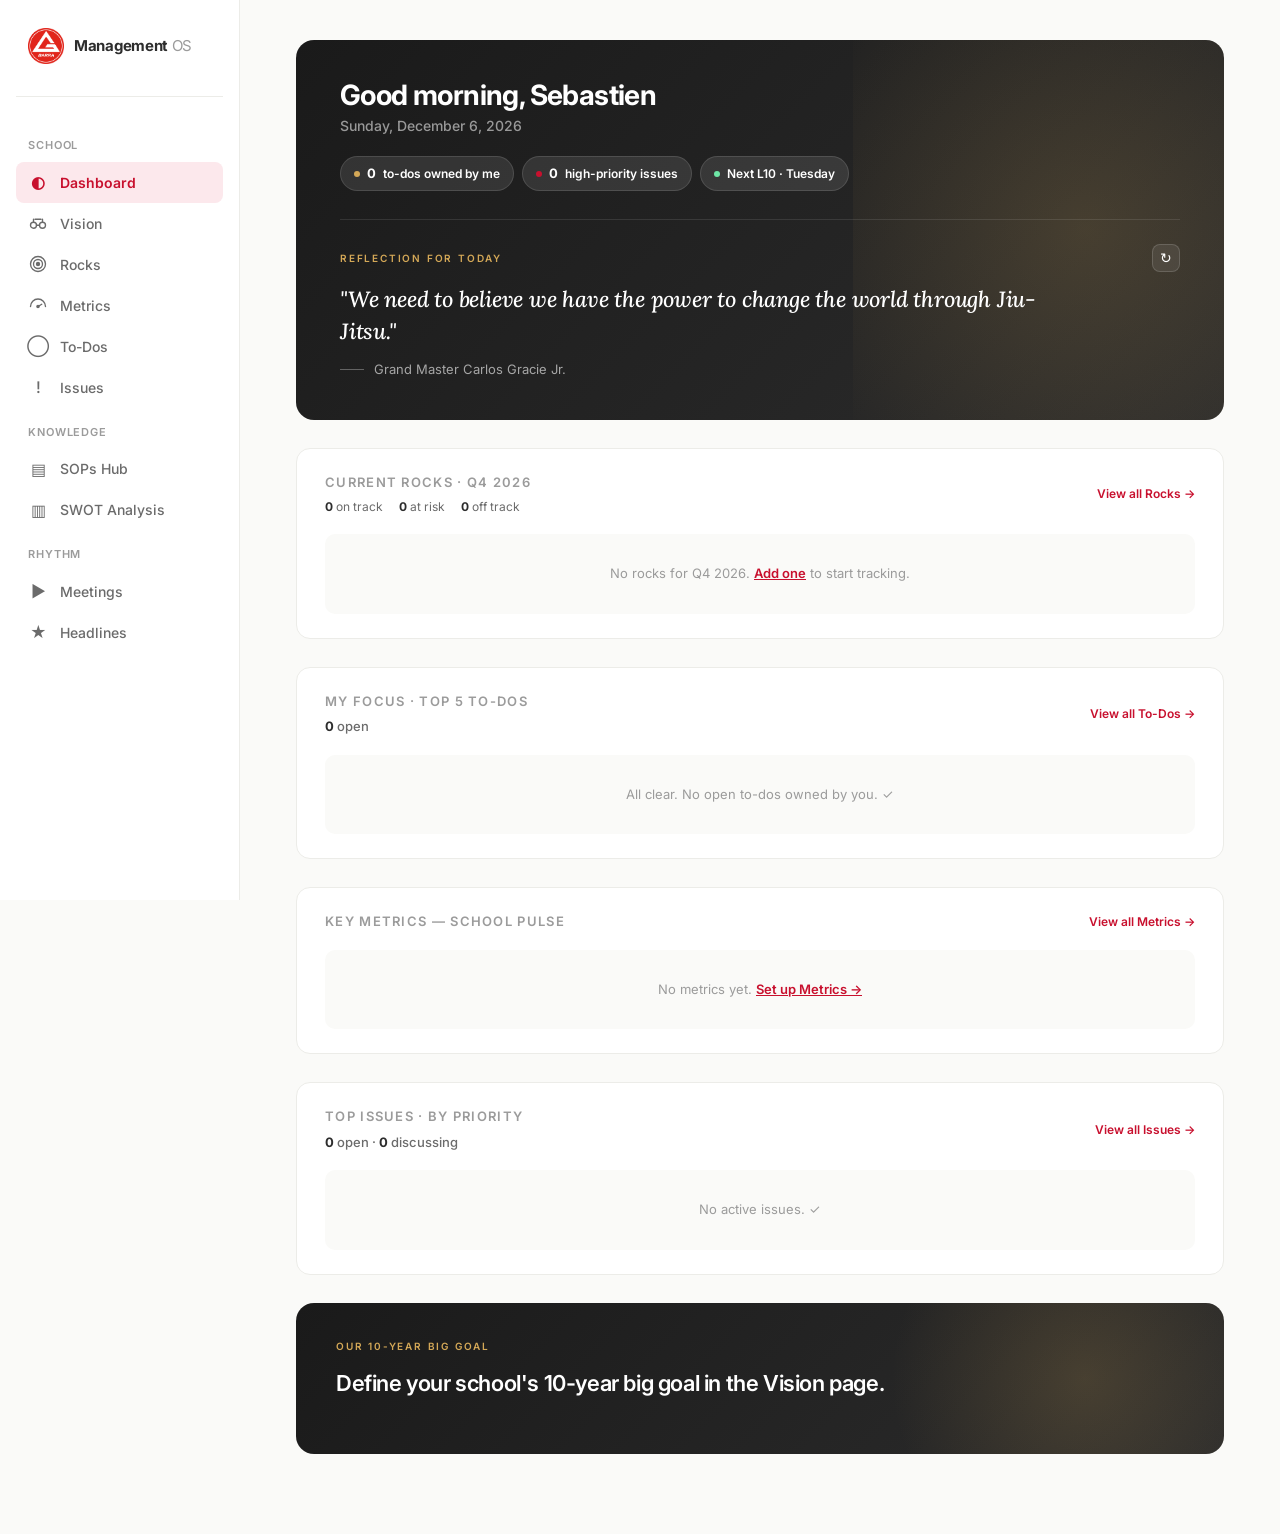
==== index.html @ 8a13b159 "Add files via upload" ====
<!DOCTYPE html>
<html lang="en">
<head>
<meta charset="UTF-8">
<meta name="viewport" content="width=device-width, initial-scale=1.0">
<title>GB Platform — Dashboard</title>
<link href="https://fonts.googleapis.com/css2?family=Inter:wght@300;400;500;600;700;800&family=Lora:ital,wght@1,400;1,500&display=swap" rel="stylesheet">
<style>
  * { margin: 0; padding: 0; box-sizing: border-box; }

  :root {
    --gb-red: #C8102E;
    --gb-red-soft: #FCE8EC;
    --gb-dark: #1A1A1A;
    --text: #2D2D2D;
    --text-soft: #6B6B6B;
    --text-faint: #9B9B9B;
    --bg: #FAFAF8;
    --card: #FFFFFF;
    --border: #ECECE8;
    --accent: #D4A857;
    --green: #4A8F5E;
    --green-soft: #E8F4EC;
    --amber: #D97706;
    --amber-soft: #FEF3E2;
    --blue: #2563EB;
    --blue-soft: #DBEAFE;
    --purple: #6B46C1;
    --purple-soft: #EDE9FE;
    --shadow-sm: 0 1px 2px rgba(0,0,0,0.04);
    --shadow-md: 0 4px 16px rgba(0,0,0,0.06);
    --shadow-lg: 0 12px 32px rgba(0,0,0,0.10);
  }

  body {
    font-family: 'Inter', -apple-system, BlinkMacSystemFont, sans-serif;
    background: var(--bg);
    color: var(--text);
    line-height: 1.5;
    -webkit-font-smoothing: antialiased;
  }
  .app { display: grid; grid-template-columns: 240px 1fr; min-height: 100vh; }

  /* === SIDEBAR === */
  .sidebar {
    background: #FFFFFF;
    border-right: 1px solid var(--border);
    padding: 28px 16px;
    position: sticky; top: 0; height: 100vh;
  }
  .logo {
    display: flex; align-items: center; gap: 10px;
    padding: 0 12px 32px; border-bottom: 1px solid var(--border); margin-bottom: 24px;
  }
  .logo-mark { width: 36px; height: 36px; display: flex; align-items: center; justify-content: center; flex-shrink: 0; }
  .logo-mark img { width: 100%; height: 100%; display: block; object-fit: contain; }
  .logo-text { font-weight: 700; font-size: 15px; letter-spacing: -0.3px; }
  .logo-text span { color: var(--text-faint); font-weight: 400; }

  .nav-section {
    font-size: 11px; text-transform: uppercase; letter-spacing: 0.08em;
    color: var(--text-faint); padding: 16px 12px 8px; font-weight: 600;
  }
  .nav-item {
    display: flex; align-items: center; gap: 12px;
    padding: 10px 12px; border-radius: 8px;
    color: var(--text-soft); cursor: pointer;
    font-size: 14px; font-weight: 500; transition: all 0.15s;
  }
  .nav-item:hover { background: var(--bg); color: var(--text); }
  .nav-item.active { background: var(--gb-red-soft); color: var(--gb-red); font-weight: 600; }
  .nav-item .icon { font-size: 16px; width: 20px; height: 20px; display: inline-flex; align-items: center; justify-content: center; flex-shrink: 0; }
  .nav-item .icon svg { width: 18px; height: 18px; }

  /* === MAIN === */
  .main {
    padding: 40px 56px 80px;
    max-width: 1200px;
    display: flex;
    flex-direction: column;
    gap: 28px;
  }

  /* === GREETING / QUOTE === */
  .greeting-card {
    background: linear-gradient(135deg, #1A1A1A 0%, #2C2C2C 100%);
    color: white;
    border-radius: 18px;
    padding: 40px 44px;
    position: relative;
    overflow: hidden;
  }
  .greeting-card::after {
    content: '';
    position: absolute;
    top: -50%; right: -10%;
    width: 50%; height: 200%;
    background: radial-gradient(circle, rgba(212,168,87,0.18), transparent 70%);
    pointer-events: none;
  }
  .greeting-top {
    display: flex;
    justify-content: space-between;
    align-items: flex-start;
    margin-bottom: 28px;
    position: relative;
    z-index: 1;
    gap: 20px;
    flex-wrap: wrap;
  }
  .greeting-hello {
    font-size: 28px;
    font-weight: 700;
    letter-spacing: -0.6px;
    line-height: 1.1;
    margin-bottom: 4px;
  }
  .greeting-date {
    font-size: 14px;
    color: rgba(255,255,255,0.55);
    font-weight: 500;
  }
  .greeting-chips {
    display: flex;
    gap: 8px;
    flex-wrap: wrap;
  }
  .chip {
    display: inline-flex;
    align-items: center;
    gap: 7px;
    background: rgba(255,255,255,0.1);
    border: 1px solid rgba(255,255,255,0.12);
    color: white;
    padding: 7px 13px;
    border-radius: 20px;
    font-size: 12px;
    font-weight: 600;
    cursor: pointer;
    transition: all 0.15s;
  }
  .chip:hover { background: rgba(255,255,255,0.18); }
  .chip strong { font-weight: 700; font-size: 13px; }
  .chip .chip-dot { width: 6px; height: 6px; border-radius: 50%; }
  .chip-dot.red { background: var(--gb-red); }
  .chip-dot.amber { background: var(--accent); }
  .chip-dot.green { background: #6EE7A6; }

  .quote-block {
    position: relative;
    z-index: 1;
    border-top: 1px solid rgba(255,255,255,0.1);
    padding-top: 24px;
  }
  .quote-label {
    font-size: 10px;
    text-transform: uppercase;
    letter-spacing: 0.18em;
    color: var(--accent);
    font-weight: 600;
    margin-bottom: 12px;
  }
  .quote-text {
    font-family: 'Lora', Georgia, serif;
    font-style: italic;
    font-size: 22px;
    line-height: 1.45;
    color: white;
    font-weight: 500;
    margin-bottom: 12px;
    max-width: 720px;
    letter-spacing: -0.2px;
  }
  .quote-author {
    font-size: 13px;
    color: rgba(255,255,255,0.6);
    display: flex;
    align-items: center;
    gap: 10px;
  }
  .quote-author::before {
    content: '';
    width: 24px; height: 1px;
    background: rgba(255,255,255,0.3);
  }
  .quote-refresh {
    background: rgba(255,255,255,0.08);
    border: 1px solid rgba(255,255,255,0.15);
    color: white;
    width: 28px; height: 28px;
    border-radius: 8px;
    cursor: pointer;
    font-size: 14px;
    transition: all 0.15s;
    margin-left: auto;
    display: inline-flex; align-items: center; justify-content: center;
  }
  .quote-refresh:hover { background: rgba(255,255,255,0.18); transform: rotate(90deg); }

  /* === SECTION === */
  .section {
    background: white;
    border: 1px solid var(--border);
    border-radius: 14px;
    padding: 24px 28px;
  }
  .section-header {
    display: flex;
    justify-content: space-between;
    align-items: center;
    margin-bottom: 18px;
  }
  .section-title {
    font-size: 13px;
    text-transform: uppercase;
    letter-spacing: 0.1em;
    color: var(--text-faint);
    font-weight: 600;
  }
  .section-meta {
    font-size: 13px;
    color: var(--text-soft);
    font-weight: 500;
  }
  .view-all-link {
    font-size: 12px;
    color: var(--gb-red);
    font-weight: 600;
    text-decoration: none;
    transition: opacity 0.15s;
  }
  .view-all-link:hover { opacity: 0.7; }

  /* === ROCKS LIST === */
  .rock-list { display: flex; flex-direction: column; gap: 4px; }
  .rock-row {
    display: grid;
    grid-template-columns: 1fr 180px 60px 110px;
    gap: 16px;
    align-items: center;
    padding: 12px 0;
    cursor: pointer;
    transition: opacity 0.15s;
  }
  .rock-row + .rock-row { border-top: 1px solid var(--border); }
  .rock-row:hover { opacity: 0.7; }
  .rock-row.done { opacity: 0.55; }
  .rock-row.done .rock-title { text-decoration: line-through; color: var(--text-soft); }
  .rock-title {
    font-size: 14px;
    font-weight: 600;
    color: var(--gb-dark);
    overflow: hidden;
    text-overflow: ellipsis;
    white-space: nowrap;
  }
  .rock-progress-bar {
    height: 6px;
    background: var(--border);
    border-radius: 3px;
    overflow: hidden;
  }
  .rock-progress-fill {
    height: 100%;
    border-radius: 3px;
  }
  .rock-progress-fill.on-track { background: var(--green); }
  .rock-progress-fill.at-risk { background: var(--amber); }
  .rock-progress-fill.off-track { background: var(--gb-red); }
  .rock-progress-fill.done { background: var(--text-soft); }
  .rock-progress-pct {
    font-size: 12px;
    font-weight: 700;
    color: var(--text);
    text-align: right;
    font-feature-settings: "tnum";
  }
  .status-pill {
    display: inline-flex;
    align-items: center;
    gap: 5px;
    padding: 3px 10px;
    border-radius: 12px;
    font-size: 11px;
    font-weight: 700;
    text-transform: uppercase;
    letter-spacing: 0.04em;
    width: fit-content;
  }
  .status-pill .dot { width: 5px; height: 5px; border-radius: 50%; }
  .status-pill.on-track { background: var(--green-soft); color: var(--green); }
  .status-pill.on-track .dot { background: var(--green); }
  .status-pill.at-risk { background: var(--amber-soft); color: var(--amber); }
  .status-pill.at-risk .dot { background: var(--amber); }
  .status-pill.off-track { background: var(--gb-red-soft); color: var(--gb-red); }
  .status-pill.off-track .dot { background: var(--gb-red); }
  .status-pill.done { background: var(--bg); color: var(--text-soft); border: 1px solid var(--border); }
  .status-pill.done .dot { background: var(--text-soft); }

  .rocks-summary {
    display: flex;
    gap: 16px;
    align-items: center;
    font-size: 12px;
    color: var(--text-soft);
  }
  .rocks-summary span strong { color: var(--text); font-weight: 700; }

  /* === TO-DOS === */
  .todo-list { display: flex; flex-direction: column; gap: 4px; }
  .todo-row {
    display: grid;
    grid-template-columns: 24px 1fr 110px 100px;
    gap: 12px;
    align-items: center;
    padding: 12px 0;
    transition: opacity 0.15s;
  }
  .todo-row + .todo-row { border-top: 1px solid var(--border); }
  .todo-row.done .todo-title { text-decoration: line-through; color: var(--text-faint); }
  .todo-row.done { opacity: 0.55; }
  .todo-check {
    width: 22px; height: 22px;
    border-radius: 50%;
    border: 2px solid var(--border);
    background: white;
    display: flex; align-items: center; justify-content: center;
    color: white; font-size: 11px;
    cursor: pointer;
    transition: all 0.15s;
  }
  .todo-check:hover { border-color: var(--green); }
  .todo-check.done { background: var(--green); border-color: var(--green); }
  .todo-title {
    font-size: 14px;
    font-weight: 500;
    color: var(--text);
    overflow: hidden;
    text-overflow: ellipsis;
    white-space: nowrap;
    cursor: pointer;
  }
  .todo-title:hover { color: var(--gb-red); }
  .todo-status {
    font-size: 11px;
    font-weight: 700;
    padding: 3px 8px;
    border-radius: 10px;
    text-transform: uppercase;
    letter-spacing: 0.04em;
    width: fit-content;
  }
  .todo-status.not-started { background: var(--bg); color: var(--text-soft); border: 1px solid var(--border); }
  .todo-status.in-progress { background: var(--blue-soft); color: var(--blue); }
  .todo-status.blocked { background: var(--gb-red-soft); color: var(--gb-red); }
  .todo-due {
    font-size: 12px;
    color: var(--text-soft);
    font-weight: 500;
    font-feature-settings: "tnum";
    text-align: right;
  }
  .todo-due.overdue { color: var(--gb-red); font-weight: 700; }
  .todo-due.soon { color: var(--amber); font-weight: 600; }

  /* === KPI GRID === */
  .kpi-grid {
    display: grid;
    grid-template-columns: repeat(4, 1fr);
    gap: 14px;
  }
  .kpi-card {
    background: white;
    border: 1px solid var(--border);
    border-radius: 14px;
    padding: 20px;
    cursor: pointer;
    transition: all 0.15s;
    position: relative;
    display: flex;
    flex-direction: column;
    gap: 10px;
    min-height: 180px;
  }
  .kpi-card:hover {
    border-color: var(--text-soft);
    transform: translateY(-2px);
    box-shadow: var(--shadow-md);
  }
  .kpi-card.on-track { border-top: 3px solid var(--green); }
  .kpi-card.at-risk { border-top: 3px solid var(--amber); }
  .kpi-card.off-track { border-top: 3px solid var(--gb-red); }
  .kpi-name {
    font-size: 12px;
    font-weight: 600;
    color: var(--text-soft);
    line-height: 1.3;
  }
  .kpi-value {
    font-size: 28px;
    font-weight: 700;
    letter-spacing: -1px;
    color: var(--gb-dark);
    line-height: 1;
  }
  .kpi-value .unit {
    font-size: 14px;
    color: var(--text-faint);
    font-weight: 500;
  }
  .kpi-meta {
    display: flex;
    align-items: center;
    justify-content: space-between;
    font-size: 11px;
    color: var(--text-soft);
  }
  .kpi-trend {
    font-weight: 700;
    padding: 2px 7px;
    border-radius: 5px;
  }
  .kpi-trend.up-good, .kpi-trend.down-good { background: var(--green-soft); color: var(--green); }
  .kpi-trend.up-bad, .kpi-trend.down-bad { background: var(--gb-red-soft); color: var(--gb-red); }
  .kpi-trend.flat { background: var(--bg); color: var(--text-soft); }
  .kpi-sparkline {
    margin-top: auto;
    height: 38px;
  }

  /* === ISSUES === */
  .issue-list { display: flex; flex-direction: column; gap: 4px; }
  .issue-row {
    display: grid;
    grid-template-columns: 80px 1fr 130px 100px;
    gap: 14px;
    align-items: center;
    padding: 12px 0;
    cursor: pointer;
    transition: opacity 0.15s;
  }
  .issue-row + .issue-row { border-top: 1px solid var(--border); }
  .issue-row:hover { opacity: 0.7; }
  .priority-pill {
    display: inline-flex; align-items: center; gap: 5px;
    padding: 3px 9px; border-radius: 12px;
    font-size: 10px; font-weight: 700;
    text-transform: uppercase; letter-spacing: 0.05em;
    width: fit-content;
  }
  .priority-pill .dot { width: 5px; height: 5px; border-radius: 50%; }
  .priority-pill.critical { background: var(--gb-red); color: white; }
  .priority-pill.critical .dot { background: white; }
  .priority-pill.high { background: var(--gb-red-soft); color: var(--gb-red); }
  .priority-pill.high .dot { background: var(--gb-red); }
  .priority-pill.medium { background: var(--amber-soft); color: var(--amber); }
  .priority-pill.medium .dot { background: var(--amber); }
  .priority-pill.low { background: var(--bg); color: var(--text-soft); border: 1px solid var(--border); }
  .priority-pill.low .dot { background: var(--text-soft); }
  .issue-title {
    font-size: 14px;
    font-weight: 600;
    color: var(--gb-dark);
    overflow: hidden;
    text-overflow: ellipsis;
    white-space: nowrap;
  }
  .issue-category {
    font-size: 11px;
    color: var(--text-soft);
    font-weight: 500;
    overflow: hidden;
    text-overflow: ellipsis;
  }

  /* === VISION CARD === */
  .vision-card {
    background: linear-gradient(135deg, #1A1A1A 0%, #2C2C2C 100%);
    color: white;
    border-radius: 18px;
    padding: 36px 40px;
    position: relative;
    overflow: hidden;
    cursor: pointer;
    transition: transform 0.2s;
  }
  .vision-card:hover { transform: translateY(-2px); }
  .vision-card::after {
    content: '';
    position: absolute;
    top: -50%; right: -10%;
    width: 50%; height: 200%;
    background: radial-gradient(circle, rgba(212,168,87,0.18), transparent 70%);
  }
  .vision-label {
    font-size: 10px;
    text-transform: uppercase;
    letter-spacing: 0.18em;
    color: var(--accent);
    font-weight: 600;
    margin-bottom: 14px;
    position: relative; z-index: 1;
  }
  .vision-statement {
    font-size: 22px;
    font-weight: 600;
    line-height: 1.4;
    color: white;
    letter-spacing: -0.4px;
    margin-bottom: 20px;
    max-width: 720px;
    position: relative; z-index: 1;
  }
  .vision-meta {
    display: flex; gap: 26px;
    font-size: 13px;
    color: rgba(255,255,255,0.6);
    position: relative; z-index: 1;
  }
  .vision-meta strong { color: white; font-weight: 700; font-size: 15px; }

  /* === EMPTY STATES === */
  .empty {
    padding: 30px 20px;
    text-align: center;
    color: var(--text-faint);
    font-size: 13px;
    background: var(--bg);
    border-radius: 10px;
  }

  /* === SVG sparkline === */
  .sparkline {
    width: 100%;
    height: 100%;
    display: block;
  }
</style>
</head>
<body>

<div class="app">
  <aside class="sidebar">
    <div class="logo">
      <div class="logo-mark"><img src="gracie-barra-logo.png.png" alt="Gracie Barra"></div>
      <div class="logo-text">Management <span>OS</span></div>
    </div>

    <div class="nav-section">School</div>
    <div class="nav-item active"><span class="icon">◐</span> Dashboard</div>
    <div class="nav-item" onclick="location.href='vision.html'"><span class="icon"><svg viewBox="0 0 24 24" fill="none" stroke="currentColor" stroke-width="1.8" stroke-linecap="round" stroke-linejoin="round"><circle cx="6" cy="15" r="4"/><circle cx="18" cy="15" r="4"/><path d="M6 11V7m12 4V7M8 7h8"/><path d="M10 15h4"/></svg></span> Vision</div>
    <div class="nav-item" onclick="location.href='rocks.html'"><span class="icon"><svg viewBox="0 0 24 24" fill="none" stroke="currentColor" stroke-width="1.8" stroke-linecap="round" stroke-linejoin="round"><circle cx="12" cy="12" r="10"/><circle cx="12" cy="12" r="6"/><circle cx="12" cy="12" r="2" fill="currentColor"/></svg></span> Rocks</div>
    <div class="nav-item" onclick="location.href='metrics.html'"><span class="icon"><svg viewBox="0 0 24 24" fill="none" stroke="currentColor" stroke-width="1.8" stroke-linecap="round" stroke-linejoin="round"><path d="M2 14a10 10 0 0 1 20 0"/><path d="M12 14l5-3"/><circle cx="12" cy="14" r="1.5" fill="currentColor"/></svg></span> Metrics</div>
    <div class="nav-item" onclick="location.href='todos.html'"><span class="icon">◯</span> To-Dos</div>
    <div class="nav-item" onclick="location.href='issues.html'"><span class="icon">!</span> Issues</div>

    <div class="nav-section">Knowledge</div>
    <div class="nav-item" onclick="location.href='sops.html'"><span class="icon">▤</span> SOPs Hub</div>
    <div class="nav-item" onclick="location.href='swot.html'"><span class="icon">▥</span> SWOT Analysis</div>

    <div class="nav-section">Rhythm</div>
    <div class="nav-item" onclick="location.href='meetings.html'"><span class="icon">▶</span> Meetings</div>
    <div class="nav-item"><span class="icon">★</span> Headlines</div>
  </aside>

  <main class="main">
    <!-- GREETING -->
    <section class="greeting-card">
      <div class="greeting-top">
        <div>
          <div class="greeting-hello" id="greetingHello">Good morning, Sebastien</div>
          <div class="greeting-date" id="greetingDate"></div>
        </div>
        <div class="greeting-chips" id="greetingChips"></div>
      </div>
      <div class="quote-block">
        <div class="quote-label" style="display:flex; align-items:center; justify-content:space-between;">
          <span>Reflection for today</span>
          <button class="quote-refresh" onclick="nextQuote()" title="Show another quote">↻</button>
        </div>
        <div class="quote-text" id="quoteText"></div>
        <div class="quote-author" id="quoteAuthor"></div>
      </div>
    </section>

    <!-- CURRENT ROCKS -->
    <section class="section">
      <div class="section-header">
        <div>
          <div class="section-title">Current Rocks · <span id="rocksQuarter"></span></div>
          <div class="rocks-summary" id="rocksSummary" style="margin-top: 6px;"></div>
        </div>
        <a class="view-all-link" href="rocks.html">View all Rocks →</a>
      </div>
      <div id="rocksList"></div>
    </section>

    <!-- TOP TO-DOS -->
    <section class="section">
      <div class="section-header">
        <div>
          <div class="section-title">My Focus · Top 5 To-Dos</div>
          <div class="section-meta" id="todosMeta" style="margin-top: 6px;"></div>
        </div>
        <a class="view-all-link" href="todos.html">View all To-Dos →</a>
      </div>
      <div id="todosList"></div>
    </section>

    <!-- KEY METRICS -->
    <section class="section">
      <div class="section-header">
        <div class="section-title">Key Metrics — School Pulse</div>
        <a class="view-all-link" href="metrics.html">View all Metrics →</a>
      </div>
      <div class="kpi-grid" id="kpiGrid"></div>
    </section>

    <!-- TOP ISSUES -->
    <section class="section">
      <div class="section-header">
        <div>
          <div class="section-title">Top Issues · By Priority</div>
          <div class="section-meta" id="issuesMeta" style="margin-top: 6px;"></div>
        </div>
        <a class="view-all-link" href="issues.html">View all Issues →</a>
      </div>
      <div id="issuesList"></div>
    </section>

    <!-- VISION TOUCHSTONE -->
    <section class="vision-card" onclick="location.href='vision.html'">
      <div class="vision-label" id="visionLabel">The Long Game</div>
      <div class="vision-statement" id="visionStatement"></div>
      <div class="vision-meta" id="visionMeta"></div>
    </section>
  </main>
</div>

<script>
  // ============================================================
  // QUOTES — Carlos Gracie Jr. + Gracie Barra philosophy
  // Edit this array to add your own real quotes from your archive.
  // ============================================================
  const QUOTES = [
    { text: "We need to believe we have the power to change the world through Jiu-Jitsu.", author: "Grand Master Carlos Gracie Jr." },
    { text: "Jiu-Jitsu for everyone.", author: "Grand Master Carlos Gracie Jr." },
    { text: "Organized for the brotherhood.", author: "Gracie Barra philosophy" },
    { text: "On the mat we are all equal — there is no rank for character.", author: "Gracie Barra philosophy" },
    { text: "The black belt is a white belt who never stopped showing up.", author: "Jiu-Jitsu wisdom" },
    { text: "Leave your ego at the door of the academy.", author: "Gracie Barra philosophy" },
    { text: "Discipline is the bridge between the school you have and the school you want.", author: "Leadership wisdom" },
    { text: "A great academy is not built in a day — it is built every day.", author: "Gracie Barra philosophy" },
    { text: "Lead by example, on the mat and off it.", author: "Gracie Barra philosophy" }
  ];

  // ============================================================
  // STORAGE KEYS — pull data from the other modules
  // ============================================================
  const ROCKS_KEY = 'gb_rocks_data_v1';
  const TODOS_KEY = 'gb_todos_data_v1';
  const METRICS_KEY = 'gb_metrics_data_v1';
  const ISSUES_KEY = 'gb_issues_data_v1';
  const VISION_KEY = 'gb_vision_data_v1';
  const DASH_KEY = 'gb_dashboard_state_v1';

  const ME = 'Sebastien G.';

  // ============================================================
  // HELPERS
  // ============================================================
  function escapeHtml(s) {
    return String(s ?? '').replace(/[&<>"']/g, c => ({ '&':'&amp;','<':'&lt;','>':'&gt;','"':'&quot;',"'":'&#39;' }[c]));
  }
  function loadFromStorage(key) {
    try {
      const raw = localStorage.getItem(key);
      return raw ? JSON.parse(raw) : null;
    } catch (e) { return null; }
  }
  function saveTodos(td) { localStorage.setItem(TODOS_KEY, JSON.stringify(td)); }

  function formatValue(v, unit) {
    if (v === null || v === undefined) return '—';
    if (unit === '€') return '€' + Number(v).toLocaleString();
    if (unit === '%') return v + '%';
    if (unit === '') return Number(v).toLocaleString();
    return v + ' ' + unit;
  }

  function dayOfYear() {
    const now = new Date();
    const start = new Date(now.getFullYear(), 0, 0);
    return Math.floor((now - start) / 86400000);
  }

  function getCurrentQuarter() {
    const now = new Date();
    const m = now.getMonth();
    const q = m < 3 ? 'Q1' : m < 6 ? 'Q2' : m < 9 ? 'Q3' : 'Q4';
    return { quarter: q, year: now.getFullYear() };
  }

  // ============================================================
  // GREETING
  // ============================================================
  function renderGreeting() {
    const now = new Date();
    const hour = now.getHours();
    const greet = hour < 12 ? 'Good morning' : hour < 18 ? 'Good afternoon' : 'Good evening';
    document.getElementById('greetingHello').textContent = `${greet}, Sebastien`;
    document.getElementById('greetingDate').textContent = now.toLocaleDateString('en-US', { weekday: 'long', month: 'long', day: 'numeric', year: 'numeric' });

    // Quick chips: open to-dos for me, top issues, next meeting
    const todos = (loadFromStorage(TODOS_KEY)?.todos) || [];
    const myOpenTodos = todos.filter(t => t.owner === ME && t.status !== 'done').length;
    const issues = (loadFromStorage(ISSUES_KEY)?.issues) || [];
    const criticalIssues = issues.filter(i => (i.status === 'open' || i.status === 'discussing') && (i.priority === 'critical' || i.priority === 'high')).length;

    document.getElementById('greetingChips').innerHTML = `
      <a class="chip" href="todos.html" style="text-decoration:none;"><span class="chip-dot amber"></span><strong>${myOpenTodos}</strong> to-dos owned by me</a>
      <a class="chip" href="issues.html" style="text-decoration:none;"><span class="chip-dot red"></span><strong>${criticalIssues}</strong> high-priority issues</a>
      <a class="chip" href="meetings.html" style="text-decoration:none;"><span class="chip-dot green"></span>Next L10 · Tuesday</a>
    `;
  }

  // ============================================================
  // QUOTES
  // ============================================================
  let quoteIndex = 0;
  function renderQuote() {
    const q = QUOTES[quoteIndex % QUOTES.length];
    document.getElementById('quoteText').textContent = `"${q.text}"`;
    document.getElementById('quoteAuthor').innerHTML = q.author;
  }
  window.nextQuote = function() {
    quoteIndex = (quoteIndex + 1) % QUOTES.length;
    renderQuote();
  };

  // Always start at the first quote on page load.
  // The refresh button cycles through the rest in-memory (no persistence).
  function initQuoteIndex() {
    quoteIndex = 0;
    // Clear any old saved state from previous version
    localStorage.removeItem(DASH_KEY);
  }

  // ============================================================
  // ROCKS
  // ============================================================
  function renderRocks() {
    const rocksData = loadFromStorage(ROCKS_KEY);
    const { quarter, year } = getCurrentQuarter();
    document.getElementById('rocksQuarter').textContent = `${quarter} ${year}`;

    const all = rocksData?.rocks || [];
    const current = all.filter(r => r.quarter === quarter && r.year === year);

    // Summary
    const onTrack = current.filter(r => r.status === 'on-track').length;
    const atRisk = current.filter(r => r.status === 'at-risk').length;
    const offTrack = current.filter(r => r.status === 'off-track').length;
    const done = current.filter(r => r.status === 'done').length;
    document.getElementById('rocksSummary').innerHTML = `
      <span><strong>${onTrack}</strong> on track</span>
      <span><strong>${atRisk}</strong> at risk</span>
      <span><strong>${offTrack}</strong> off track</span>
      ${done > 0 ? `<span><strong>${done}</strong> done</span>` : ''}
    `;

    if (current.length === 0) {
      document.getElementById('rocksList').innerHTML = `<div class="empty">No rocks for ${quarter} ${year}. <a href="rocks.html" style="color:var(--gb-red); font-weight:600;">Add one</a> to start tracking.</div>`;
      return;
    }

    // Sort: at-risk and off-track first, then on-track, then done
    const order = { 'at-risk': 0, 'off-track': 1, 'on-track': 2, 'done': 3 };
    const sorted = [...current].sort((a, b) => (order[a.status] ?? 99) - (order[b.status] ?? 99));

    document.getElementById('rocksList').innerHTML = `
      <div class="rock-list">
        ${sorted.map(r => {
          const statusText = r.status === 'on-track' ? 'On Track' : r.status === 'at-risk' ? 'At Risk' : r.status === 'off-track' ? 'Off Track' : 'Done';
          return `
            <div class="rock-row ${r.status === 'done' ? 'done' : ''}" onclick="location.href='rocks.html'">
              <div class="rock-title" title="${escapeHtml(r.title)}">${escapeHtml(r.title)}</div>
              <div class="rock-progress-bar"><div class="rock-progress-fill ${r.status}" style="width: ${r.progress}%"></div></div>
              <div class="rock-progress-pct">${r.progress}%</div>
              <div class="status-pill ${r.status}"><span class="dot"></span>${statusText}</div>
            </div>
          `;
        }).join('')}
      </div>
    `;
  }

  // ============================================================
  // TO-DOS
  // ============================================================
  function fmtDate(iso) {
    if (!iso) return '—';
    const d = new Date(iso);
    return d.toLocaleDateString('en-US', { month: 'short', day: 'numeric' });
  }
  function dueDateClass(iso, status) {
    if (!iso || status === 'done') return '';
    const today = new Date(); today.setHours(0,0,0,0);
    const d = new Date(iso); d.setHours(0,0,0,0);
    const diffDays = Math.round((d - today) / (1000*60*60*24));
    if (diffDays < 0) return 'overdue';
    if (diffDays <= 2) return 'soon';
    return '';
  }

  function renderTodos() {
    const todosData = loadFromStorage(TODOS_KEY);
    const all = todosData?.todos || [];

    // My open to-dos, sorted by due date ascending (overdue first)
    const mine = all
      .filter(t => t.owner === ME && t.status !== 'done')
      .sort((a, b) => {
        if (!a.dueDate) return 1;
        if (!b.dueDate) return -1;
        return new Date(a.dueDate) - new Date(b.dueDate);
      })
      .slice(0, 5);

    const totalOpen = all.filter(t => t.owner === ME && t.status !== 'done').length;
    const overdueCount = all.filter(t => {
      if (t.owner !== ME || t.status === 'done' || !t.dueDate) return false;
      const d = new Date(t.dueDate);
      const today = new Date(); today.setHours(0,0,0,0); d.setHours(0,0,0,0);
      return d < today;
    }).length;

    document.getElementById('todosMeta').innerHTML = `
      <strong style="color:var(--text);">${totalOpen}</strong> open${overdueCount > 0 ? ` · <strong style="color:var(--gb-red);">${overdueCount} overdue</strong>` : ''}
    `;

    if (mine.length === 0) {
      document.getElementById('todosList').innerHTML = `<div class="empty">All clear. No open to-dos owned by you. ✓</div>`;
      return;
    }

    document.getElementById('todosList').innerHTML = `
      <div class="todo-list">
        ${mine.map(t => {
          const statusText = t.status === 'not-started' ? 'Not Started' : t.status === 'in-progress' ? 'In Progress' : t.status === 'blocked' ? 'Blocked' : t.status;
          const dueClass = dueDateClass(t.dueDate, t.status);
          return `
            <div class="todo-row ${t.status === 'done' ? 'done' : ''}">
              <div class="todo-check ${t.status === 'done' ? 'done' : ''}" onclick="toggleTodo('${t.id}')">${t.status === 'done' ? '✓' : ''}</div>
              <div class="todo-title" title="${escapeHtml(t.title)}" onclick="location.href='todos.html'">${escapeHtml(t.title)}</div>
              <div class="todo-status ${t.status}">${statusText}</div>
              <div class="todo-due ${dueClass}">${fmtDate(t.dueDate)}</div>
            </div>
          `;
        }).join('')}
      </div>
    `;
  }

  window.toggleTodo = function(id) {
    const td = loadFromStorage(TODOS_KEY) || { todos: [] };
    const t = (td.todos || []).find(x => x.id === id);
    if (!t) return;
    t.status = t.status === 'done' ? 'not-started' : 'done';
    saveTodos(td);
    renderTodos();
    renderGreeting(); // refresh chip count
  };

  // ============================================================
  // KEY METRICS
  // ============================================================
  function getKpiStatus(k) {
    const latest = k.values?.[k.values.length - 1]?.v;
    if (latest === undefined || latest === null) return 'off-track';
    if (k.direction === 'above') {
      if (latest >= k.target) return 'on-track';
      if (latest >= k.target * 0.85) return 'at-risk';
      return 'off-track';
    } else {
      if (latest <= k.target) return 'on-track';
      if (latest <= k.target * 1.15) return 'at-risk';
      return 'off-track';
    }
  }
  function getTrend(k) {
    const v = k.values;
    if (!v || v.length < 2) return { pct: 0, direction: 'flat' };
    const last = v[v.length - 1].v;
    const prev = v[v.length - 2].v;
    if (prev === 0) return { pct: 0, direction: 'flat' };
    const pct = ((last - prev) / Math.abs(prev)) * 100;
    let direction = 'flat';
    if (pct > 1) direction = 'up';
    else if (pct < -1) direction = 'down';
    return { pct: Math.abs(pct).toFixed(1), direction };
  }
  function trendClass(k) {
    const t = getTrend(k);
    if (t.direction === 'flat') return 'flat';
    const goingUp = t.direction === 'up';
    const aboveGood = k.direction === 'above';
    const isGood = (goingUp && aboveGood) || (!goingUp && !aboveGood);
    if (isGood) return goingUp ? 'up-good' : 'down-good';
    return goingUp ? 'up-bad' : 'down-bad';
  }
  function getValueColor(k, val) {
    if (k.direction === 'above') return val >= k.target ? '#4A8F5E' : '#C8102E';
    return val <= k.target ? '#4A8F5E' : '#C8102E';
  }

  function renderSparkline(k) {
    const w = 260, h = 38, padding = 5;
    const values = k.values?.map(v => v.v) || [];
    if (values.length === 0) return '';
    const min = Math.min(...values, k.target);
    const max = Math.max(...values, k.target);
    const pad = (max - min) * 0.1 || 1;
    const yMin = min - pad, yMax = max + pad;
    const yRange = yMax - yMin || 1;
    const stepX = (w - padding * 2) / Math.max(values.length - 1, 1);
    const points = values.map((v, i) => {
      const x = padding + i * stepX;
      const y = padding + (1 - (v - yMin) / yRange) * (h - padding * 2);
      return [x, y];
    });
    const targetY = padding + (1 - (k.target - yMin) / yRange) * (h - padding * 2);
    const linePath = points.map((p, i) => (i === 0 ? 'M' : 'L') + p[0].toFixed(1) + ',' + p[1].toFixed(1)).join(' ');
    let svg = `<svg class="sparkline" viewBox="0 0 ${w} ${h}" preserveAspectRatio="none">`;
    svg += `<line x1="${padding}" y1="${targetY.toFixed(1)}" x2="${w-padding}" y2="${targetY.toFixed(1)}" stroke="#9B9B9B" stroke-width="1" stroke-dasharray="2,2"/>`;
    svg += `<path d="${linePath}" fill="none" stroke="#6B6B6B" stroke-width="1.3" stroke-linecap="round" stroke-linejoin="round" opacity="0.35"/>`;
    points.forEach((p, i) => {
      svg += `<circle cx="${p[0].toFixed(1)}" cy="${p[1].toFixed(1)}" r="2.8" fill="${getValueColor(k, values[i])}" stroke="white" stroke-width="1.3"/>`;
    });
    svg += '</svg>';
    return svg;
  }

  function renderKpis() {
    const metricsData = loadFromStorage(METRICS_KEY);
    const kpis = metricsData?.kpis || [];
    // Pick 4 KPIs from "overall" role
    const overall = kpis.filter(k => k.role === 'overall');
    const pick = ['Active members', 'Monthly revenue', 'Class attendance avg', 'Member churn rate'];
    const featured = pick.map(name => overall.find(k => k.name === name)).filter(Boolean);
    // Fallback: first 4 overall KPIs
    const final = featured.length === 4 ? featured : overall.slice(0, 4);

    if (final.length === 0) {
      document.getElementById('kpiGrid').innerHTML = `<div class="empty" style="grid-column: 1 / -1;">No metrics yet. <a href="metrics.html" style="color:var(--gb-red); font-weight:600;">Set up Metrics →</a></div>`;
      return;
    }

    document.getElementById('kpiGrid').innerHTML = final.map(k => {
      const status = getKpiStatus(k);
      const trend = getTrend(k);
      const trendC = trendClass(k);
      const arrow = trend.direction === 'up' ? '↑' : trend.direction === 'down' ? '↓' : '→';
      const latest = k.values?.[k.values.length - 1]?.v;
      return `
        <div class="kpi-card ${status}" onclick="location.href='metrics.html'">
          <div class="kpi-name">${escapeHtml(k.name)}</div>
          <div class="kpi-value">${formatValue(latest, k.unit)}</div>
          <div class="kpi-meta">
            <span>Target ${formatValue(k.target, k.unit)}</span>
            <span class="kpi-trend ${trendC}">${arrow} ${trend.pct}%</span>
          </div>
          <div class="kpi-sparkline">${renderSparkline(k)}</div>
        </div>
      `;
    }).join('');
  }

  // ============================================================
  // ISSUES
  // ============================================================
  function renderIssues() {
    const issuesData = loadFromStorage(ISSUES_KEY);
    const all = issuesData?.issues || [];
    const active = all.filter(i => i.status === 'open' || i.status === 'discussing');
    const priorityOrder = { critical: 0, high: 1, medium: 2, low: 3 };
    const top3 = [...active]
      .sort((a, b) => (priorityOrder[a.priority] ?? 99) - (priorityOrder[b.priority] ?? 99))
      .slice(0, 3);

    const openCount = all.filter(i => i.status === 'open').length;
    const discussCount = all.filter(i => i.status === 'discussing').length;
    document.getElementById('issuesMeta').innerHTML = `
      <strong style="color:var(--text);">${openCount}</strong> open · <strong style="color:var(--text);">${discussCount}</strong> discussing
    `;

    if (top3.length === 0) {
      document.getElementById('issuesList').innerHTML = `<div class="empty">No active issues. ✓</div>`;
      return;
    }

    document.getElementById('issuesList').innerHTML = `
      <div class="issue-list">
        ${top3.map(i => {
          const priorityText = i.priority.charAt(0).toUpperCase() + i.priority.slice(1);
          const statusText = i.status === 'open' ? 'Open' : 'Discussing';
          return `
            <div class="issue-row" onclick="location.href='issues.html'">
              <div class="priority-pill ${i.priority}"><span class="dot"></span>${priorityText}</div>
              <div class="issue-title" title="${escapeHtml(i.title)}">${escapeHtml(i.title)}</div>
              <div class="issue-category">${escapeHtml(i.category)} · ${escapeHtml(i.owner)}</div>
              <div class="status-pill ${i.status}"><span class="dot"></span>${statusText}</div>
            </div>
          `;
        }).join('')}
      </div>
    `;
  }

  // ============================================================
  // VISION
  // ============================================================
  function renderVision() {
    const visionData = loadFromStorage(VISION_KEY);
    const ten = visionData?.ten;
    if (!ten) {
      document.getElementById('visionLabel').textContent = 'Our 10-Year Big Goal';
      document.getElementById('visionStatement').textContent = 'Define your school\'s 10-year big goal in the Vision page.';
      document.getElementById('visionMeta').innerHTML = '';
      return;
    }
    const yearStr = ten.year ? ` · ${ten.year}` : '';
    document.getElementById('visionLabel').textContent = `Our 10-Year Big Goal${yearStr}`;
    document.getElementById('visionStatement').textContent = ten.title || '';
    const stats = ten.stats || [];
    document.getElementById('visionMeta').innerHTML = stats.slice(0, 3).map(s => `<div><strong>${escapeHtml(s.value)}</strong> ${escapeHtml(s.label)}</div>`).join('');
  }

  // ============================================================
  // CROSS-TAB SYNC
  // ============================================================
  window.addEventListener('storage', e => {
    if (e.key === TODOS_KEY) { renderTodos(); renderGreeting(); }
    if (e.key === ROCKS_KEY) renderRocks();
    if (e.key === METRICS_KEY) renderKpis();
    if (e.key === ISSUES_KEY) { renderIssues(); renderGreeting(); }
    if (e.key === VISION_KEY) renderVision();
  });

  // ============================================================
  // INIT
  // ============================================================
  initQuoteIndex();
  renderGreeting();
  renderQuote();
  renderRocks();
  renderTodos();
  renderKpis();
  renderIssues();
  renderVision();
</script>

</body>
</html>
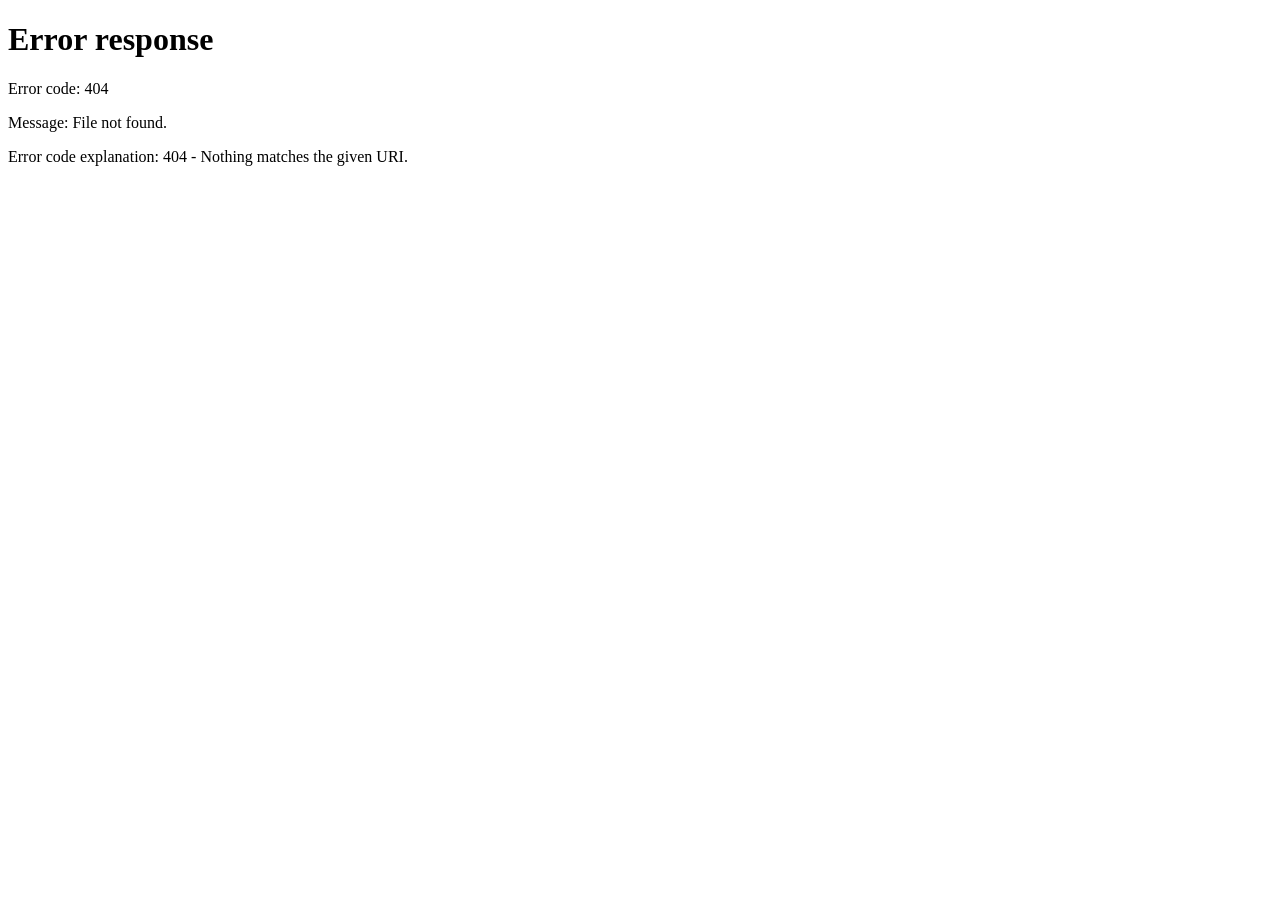
==== commit eaeff81d: "index.html" ====
--- a/index.html
+++ b/index.html
@@ -1,1064 +1,19 @@
 <!DOCTYPE html>
 <html lang="en">
 <head>
-<meta charset="UTF-8">
-<meta name="viewport" content="width=device-width, initial-scale=1.0">
-<title>GB Platform — Dashboard</title>
-<link href="https://fonts.googleapis.com/css2?family=Inter:wght@300;400;500;600;700;800&family=Lora:ital,wght@1,400;1,500&display=swap" rel="stylesheet">
-<style>
-  * { margin: 0; padding: 0; box-sizing: border-box; }
+    <meta charset="UTF-8">
+    <meta name="viewport" content="width=device-width, initial-scale=1.0">
+    <title>Redirecting...</title>
 
-  :root {
-    --gb-red: #C8102E;
-    --gb-red-soft: #FCE8EC;
-    --gb-dark: #1A1A1A;
-    --text: #2D2D2D;
-    --text-soft: #6B6B6B;
-    --text-faint: #9B9B9B;
-    --bg: #FAFAF8;
-    --card: #FFFFFF;
-    --border: #ECECE8;
-    --accent: #D4A857;
-    --green: #4A8F5E;
-    --green-soft: #E8F4EC;
-    --amber: #D97706;
-    --amber-soft: #FEF3E2;
-    --blue: #2563EB;
-    --blue-soft: #DBEAFE;
-    --purple: #6B46C1;
-    --purple-soft: #EDE9FE;
-    --shadow-sm: 0 1px 2px rgba(0,0,0,0.04);
-    --shadow-md: 0 4px 16px rgba(0,0,0,0.06);
-    --shadow-lg: 0 12px 32px rgba(0,0,0,0.10);
-  }
+    <!-- Instant redirect -->
+    <meta http-equiv="refresh" content="0; url=dashboard.html">
 
-  body {
-    font-family: 'Inter', -apple-system, BlinkMacSystemFont, sans-serif;
-    background: var(--bg);
-    color: var(--text);
-    line-height: 1.5;
-    -webkit-font-smoothing: antialiased;
-  }
-  .app { display: grid; grid-template-columns: 240px 1fr; min-height: 100vh; }
-
-  /* === SIDEBAR === */
-  .sidebar {
-    background: #FFFFFF;
-    border-right: 1px solid var(--border);
-    padding: 28px 16px;
-    position: sticky; top: 0; height: 100vh;
-  }
-  .logo {
-    display: flex; align-items: center; gap: 10px;
-    padding: 0 12px 32px; border-bottom: 1px solid var(--border); margin-bottom: 24px;
-  }
-  .logo-mark { width: 36px; height: 36px; display: flex; align-items: center; justify-content: center; flex-shrink: 0; }
-  .logo-mark img { width: 100%; height: 100%; display: block; object-fit: contain; }
-  .logo-text { font-weight: 700; font-size: 15px; letter-spacing: -0.3px; }
-  .logo-text span { color: var(--text-faint); font-weight: 400; }
-
-  .nav-section {
-    font-size: 11px; text-transform: uppercase; letter-spacing: 0.08em;
-    color: var(--text-faint); padding: 16px 12px 8px; font-weight: 600;
-  }
-  .nav-item {
-    display: flex; align-items: center; gap: 12px;
-    padding: 10px 12px; border-radius: 8px;
-    color: var(--text-soft); cursor: pointer;
-    font-size: 14px; font-weight: 500; transition: all 0.15s;
-  }
-  .nav-item:hover { background: var(--bg); color: var(--text); }
-  .nav-item.active { background: var(--gb-red-soft); color: var(--gb-red); font-weight: 600; }
-  .nav-item .icon { font-size: 16px; width: 20px; height: 20px; display: inline-flex; align-items: center; justify-content: center; flex-shrink: 0; }
-  .nav-item .icon svg { width: 18px; height: 18px; }
-
-  /* === MAIN === */
-  .main {
-    padding: 40px 56px 80px;
-    max-width: 1200px;
-    display: flex;
-    flex-direction: column;
-    gap: 28px;
-  }
-
-  /* === GREETING / QUOTE === */
-  .greeting-card {
-    background: linear-gradient(135deg, #1A1A1A 0%, #2C2C2C 100%);
-    color: white;
-    border-radius: 18px;
-    padding: 40px 44px;
-    position: relative;
-    overflow: hidden;
-  }
-  .greeting-card::after {
-    content: '';
-    position: absolute;
-    top: -50%; right: -10%;
-    width: 50%; height: 200%;
-    background: radial-gradient(circle, rgba(212,168,87,0.18), transparent 70%);
-    pointer-events: none;
-  }
-  .greeting-top {
-    display: flex;
-    justify-content: space-between;
-    align-items: flex-start;
-    margin-bottom: 28px;
-    position: relative;
-    z-index: 1;
-    gap: 20px;
-    flex-wrap: wrap;
-  }
-  .greeting-hello {
-    font-size: 28px;
-    font-weight: 700;
-    letter-spacing: -0.6px;
-    line-height: 1.1;
-    margin-bottom: 4px;
-  }
-  .greeting-date {
-    font-size: 14px;
-    color: rgba(255,255,255,0.55);
-    font-weight: 500;
-  }
-  .greeting-chips {
-    display: flex;
-    gap: 8px;
-    flex-wrap: wrap;
-  }
-  .chip {
-    display: inline-flex;
-    align-items: center;
-    gap: 7px;
-    background: rgba(255,255,255,0.1);
-    border: 1px solid rgba(255,255,255,0.12);
-    color: white;
-    padding: 7px 13px;
-    border-radius: 20px;
-    font-size: 12px;
-    font-weight: 600;
-    cursor: pointer;
-    transition: all 0.15s;
-  }
-  .chip:hover { background: rgba(255,255,255,0.18); }
-  .chip strong { font-weight: 700; font-size: 13px; }
-  .chip .chip-dot { width: 6px; height: 6px; border-radius: 50%; }
-  .chip-dot.red { background: var(--gb-red); }
-  .chip-dot.amber { background: var(--accent); }
-  .chip-dot.green { background: #6EE7A6; }
-
-  .quote-block {
-    position: relative;
-    z-index: 1;
-    border-top: 1px solid rgba(255,255,255,0.1);
-    padding-top: 24px;
-  }
-  .quote-label {
-    font-size: 10px;
-    text-transform: uppercase;
-    letter-spacing: 0.18em;
-    color: var(--accent);
-    font-weight: 600;
-    margin-bottom: 12px;
-  }
-  .quote-text {
-    font-family: 'Lora', Georgia, serif;
-    font-style: italic;
-    font-size: 22px;
-    line-height: 1.45;
-    color: white;
-    font-weight: 500;
-    margin-bottom: 12px;
-    max-width: 720px;
-    letter-spacing: -0.2px;
-  }
-  .quote-author {
-    font-size: 13px;
-    color: rgba(255,255,255,0.6);
-    display: flex;
-    align-items: center;
-    gap: 10px;
-  }
-  .quote-author::before {
-    content: '';
-    width: 24px; height: 1px;
-    background: rgba(255,255,255,0.3);
-  }
-  .quote-refresh {
-    background: rgba(255,255,255,0.08);
-    border: 1px solid rgba(255,255,255,0.15);
-    color: white;
-    width: 28px; height: 28px;
-    border-radius: 8px;
-    cursor: pointer;
-    font-size: 14px;
-    transition: all 0.15s;
-    margin-left: auto;
-    display: inline-flex; align-items: center; justify-content: center;
-  }
-  .quote-refresh:hover { background: rgba(255,255,255,0.18); transform: rotate(90deg); }
-
-  /* === SECTION === */
-  .section {
-    background: white;
-    border: 1px solid var(--border);
-    border-radius: 14px;
-    padding: 24px 28px;
-  }
-  .section-header {
-    display: flex;
-    justify-content: space-between;
-    align-items: center;
-    margin-bottom: 18px;
-  }
-  .section-title {
-    font-size: 13px;
-    text-transform: uppercase;
-    letter-spacing: 0.1em;
-    color: var(--text-faint);
-    font-weight: 600;
-  }
-  .section-meta {
-    font-size: 13px;
-    color: var(--text-soft);
-    font-weight: 500;
-  }
-  .view-all-link {
-    font-size: 12px;
-    color: var(--gb-red);
-    font-weight: 600;
-    text-decoration: none;
-    transition: opacity 0.15s;
-  }
-  .view-all-link:hover { opacity: 0.7; }
-
-  /* === ROCKS LIST === */
-  .rock-list { display: flex; flex-direction: column; gap: 4px; }
-  .rock-row {
-    display: grid;
-    grid-template-columns: 1fr 180px 60px 110px;
-    gap: 16px;
-    align-items: center;
-    padding: 12px 0;
-    cursor: pointer;
-    transition: opacity 0.15s;
-  }
-  .rock-row + .rock-row { border-top: 1px solid var(--border); }
-  .rock-row:hover { opacity: 0.7; }
-  .rock-row.done { opacity: 0.55; }
-  .rock-row.done .rock-title { text-decoration: line-through; color: var(--text-soft); }
-  .rock-title {
-    font-size: 14px;
-    font-weight: 600;
-    color: var(--gb-dark);
-    overflow: hidden;
-    text-overflow: ellipsis;
-    white-space: nowrap;
-  }
-  .rock-progress-bar {
-    height: 6px;
-    background: var(--border);
-    border-radius: 3px;
-    overflow: hidden;
-  }
-  .rock-progress-fill {
-    height: 100%;
-    border-radius: 3px;
-  }
-  .rock-progress-fill.on-track { background: var(--green); }
-  .rock-progress-fill.at-risk { background: var(--amber); }
-  .rock-progress-fill.off-track { background: var(--gb-red); }
-  .rock-progress-fill.done { background: var(--text-soft); }
-  .rock-progress-pct {
-    font-size: 12px;
-    font-weight: 700;
-    color: var(--text);
-    text-align: right;
-    font-feature-settings: "tnum";
-  }
-  .status-pill {
-    display: inline-flex;
-    align-items: center;
-    gap: 5px;
-    padding: 3px 10px;
-    border-radius: 12px;
-    font-size: 11px;
-    font-weight: 700;
-    text-transform: uppercase;
-    letter-spacing: 0.04em;
-    width: fit-content;
-  }
-  .status-pill .dot { width: 5px; height: 5px; border-radius: 50%; }
-  .status-pill.on-track { background: var(--green-soft); color: var(--green); }
-  .status-pill.on-track .dot { background: var(--green); }
-  .status-pill.at-risk { background: var(--amber-soft); color: var(--amber); }
-  .status-pill.at-risk .dot { background: var(--amber); }
-  .status-pill.off-track { background: var(--gb-red-soft); color: var(--gb-red); }
-  .status-pill.off-track .dot { background: var(--gb-red); }
-  .status-pill.done { background: var(--bg); color: var(--text-soft); border: 1px solid var(--border); }
-  .status-pill.done .dot { background: var(--text-soft); }
-
-  .rocks-summary {
-    display: flex;
-    gap: 16px;
-    align-items: center;
-    font-size: 12px;
-    color: var(--text-soft);
-  }
-  .rocks-summary span strong { color: var(--text); font-weight: 700; }
-
-  /* === TO-DOS === */
-  .todo-list { display: flex; flex-direction: column; gap: 4px; }
-  .todo-row {
-    display: grid;
-    grid-template-columns: 24px 1fr 110px 100px;
-    gap: 12px;
-    align-items: center;
-    padding: 12px 0;
-    transition: opacity 0.15s;
-  }
-  .todo-row + .todo-row { border-top: 1px solid var(--border); }
-  .todo-row.done .todo-title { text-decoration: line-through; color: var(--text-faint); }
-  .todo-row.done { opacity: 0.55; }
-  .todo-check {
-    width: 22px; height: 22px;
-    border-radius: 50%;
-    border: 2px solid var(--border);
-    background: white;
-    display: flex; align-items: center; justify-content: center;
-    color: white; font-size: 11px;
-    cursor: pointer;
-    transition: all 0.15s;
-  }
-  .todo-check:hover { border-color: var(--green); }
-  .todo-check.done { background: var(--green); border-color: var(--green); }
-  .todo-title {
-    font-size: 14px;
-    font-weight: 500;
-    color: var(--text);
-    overflow: hidden;
-    text-overflow: ellipsis;
-    white-space: nowrap;
-    cursor: pointer;
-  }
-  .todo-title:hover { color: var(--gb-red); }
-  .todo-status {
-    font-size: 11px;
-    font-weight: 700;
-    padding: 3px 8px;
-    border-radius: 10px;
-    text-transform: uppercase;
-    letter-spacing: 0.04em;
-    width: fit-content;
-  }
-  .todo-status.not-started { background: var(--bg); color: var(--text-soft); border: 1px solid var(--border); }
-  .todo-status.in-progress { background: var(--blue-soft); color: var(--blue); }
-  .todo-status.blocked { background: var(--gb-red-soft); color: var(--gb-red); }
-  .todo-due {
-    font-size: 12px;
-    color: var(--text-soft);
-    font-weight: 500;
-    font-feature-settings: "tnum";
-    text-align: right;
-  }
-  .todo-due.overdue { color: var(--gb-red); font-weight: 700; }
-  .todo-due.soon { color: var(--amber); font-weight: 600; }
-
-  /* === KPI GRID === */
-  .kpi-grid {
-    display: grid;
-    grid-template-columns: repeat(4, 1fr);
-    gap: 14px;
-  }
-  .kpi-card {
-    background: white;
-    border: 1px solid var(--border);
-    border-radius: 14px;
-    padding: 20px;
-    cursor: pointer;
-    transition: all 0.15s;
-    position: relative;
-    display: flex;
-    flex-direction: column;
-    gap: 10px;
-    min-height: 180px;
-  }
-  .kpi-card:hover {
-    border-color: var(--text-soft);
-    transform: translateY(-2px);
-    box-shadow: var(--shadow-md);
-  }
-  .kpi-card.on-track { border-top: 3px solid var(--green); }
-  .kpi-card.at-risk { border-top: 3px solid var(--amber); }
-  .kpi-card.off-track { border-top: 3px solid var(--gb-red); }
-  .kpi-name {
-    font-size: 12px;
-    font-weight: 600;
-    color: var(--text-soft);
-    line-height: 1.3;
-  }
-  .kpi-value {
-    font-size: 28px;
-    font-weight: 700;
-    letter-spacing: -1px;
-    color: var(--gb-dark);
-    line-height: 1;
-  }
-  .kpi-value .unit {
-    font-size: 14px;
-    color: var(--text-faint);
-    font-weight: 500;
-  }
-  .kpi-meta {
-    display: flex;
-    align-items: center;
-    justify-content: space-between;
-    font-size: 11px;
-    color: var(--text-soft);
-  }
-  .kpi-trend {
-    font-weight: 700;
-    padding: 2px 7px;
-    border-radius: 5px;
-  }
-  .kpi-trend.up-good, .kpi-trend.down-good { background: var(--green-soft); color: var(--green); }
-  .kpi-trend.up-bad, .kpi-trend.down-bad { background: var(--gb-red-soft); color: var(--gb-red); }
-  .kpi-trend.flat { background: var(--bg); color: var(--text-soft); }
-  .kpi-sparkline {
-    margin-top: auto;
-    height: 38px;
-  }
-
-  /* === ISSUES === */
-  .issue-list { display: flex; flex-direction: column; gap: 4px; }
-  .issue-row {
-    display: grid;
-    grid-template-columns: 80px 1fr 130px 100px;
-    gap: 14px;
-    align-items: center;
-    padding: 12px 0;
-    cursor: pointer;
-    transition: opacity 0.15s;
-  }
-  .issue-row + .issue-row { border-top: 1px solid var(--border); }
-  .issue-row:hover { opacity: 0.7; }
-  .priority-pill {
-    display: inline-flex; align-items: center; gap: 5px;
-    padding: 3px 9px; border-radius: 12px;
-    font-size: 10px; font-weight: 700;
-    text-transform: uppercase; letter-spacing: 0.05em;
-    width: fit-content;
-  }
-  .priority-pill .dot { width: 5px; height: 5px; border-radius: 50%; }
-  .priority-pill.critical { background: var(--gb-red); color: white; }
-  .priority-pill.critical .dot { background: white; }
-  .priority-pill.high { background: var(--gb-red-soft); color: var(--gb-red); }
-  .priority-pill.high .dot { background: var(--gb-red); }
-  .priority-pill.medium { background: var(--amber-soft); color: var(--amber); }
-  .priority-pill.medium .dot { background: var(--amber); }
-  .priority-pill.low { background: var(--bg); color: var(--text-soft); border: 1px solid var(--border); }
-  .priority-pill.low .dot { background: var(--text-soft); }
-  .issue-title {
-    font-size: 14px;
-    font-weight: 600;
-    color: var(--gb-dark);
-    overflow: hidden;
-    text-overflow: ellipsis;
-    white-space: nowrap;
-  }
-  .issue-category {
-    font-size: 11px;
-    color: var(--text-soft);
-    font-weight: 500;
-    overflow: hidden;
-    text-overflow: ellipsis;
-  }
-
-  /* === VISION CARD === */
-  .vision-card {
-    background: linear-gradient(135deg, #1A1A1A 0%, #2C2C2C 100%);
-    color: white;
-    border-radius: 18px;
-    padding: 36px 40px;
-    position: relative;
-    overflow: hidden;
-    cursor: pointer;
-    transition: transform 0.2s;
-  }
-  .vision-card:hover { transform: translateY(-2px); }
-  .vision-card::after {
-    content: '';
-    position: absolute;
-    top: -50%; right: -10%;
-    width: 50%; height: 200%;
-    background: radial-gradient(circle, rgba(212,168,87,0.18), transparent 70%);
-  }
-  .vision-label {
-    font-size: 10px;
-    text-transform: uppercase;
-    letter-spacing: 0.18em;
-    color: var(--accent);
-    font-weight: 600;
-    margin-bottom: 14px;
-    position: relative; z-index: 1;
-  }
-  .vision-statement {
-    font-size: 22px;
-    font-weight: 600;
-    line-height: 1.4;
-    color: white;
-    letter-spacing: -0.4px;
-    margin-bottom: 20px;
-    max-width: 720px;
-    position: relative; z-index: 1;
-  }
-  .vision-meta {
-    display: flex; gap: 26px;
-    font-size: 13px;
-    color: rgba(255,255,255,0.6);
-    position: relative; z-index: 1;
-  }
-  .vision-meta strong { color: white; font-weight: 700; font-size: 15px; }
-
-  /* === EMPTY STATES === */
-  .empty {
-    padding: 30px 20px;
-    text-align: center;
-    color: var(--text-faint);
-    font-size: 13px;
-    background: var(--bg);
-    border-radius: 10px;
-  }
-
-  /* === SVG sparkline === */
-  .sparkline {
-    width: 100%;
-    height: 100%;
-    display: block;
-  }
-</style>
+    <!-- Fallback for browsers that ignore meta refresh -->
+    <script>
+        window.location.replace("dashboard.html");
+    </script>
 </head>
 <body>
-
-<div class="app">
-  <aside class="sidebar">
-    <div class="logo">
-      <div class="logo-mark"><img src="gracie-barra-logo.png.png" alt="Gracie Barra"></div>
-      <div class="logo-text">Management <span>OS</span></div>
-    </div>
-
-    <div class="nav-section">School</div>
-    <div class="nav-item active"><span class="icon">◐</span> Dashboard</div>
-    <div class="nav-item" onclick="location.href='vision.html'"><span class="icon"><svg viewBox="0 0 24 24" fill="none" stroke="currentColor" stroke-width="1.8" stroke-linecap="round" stroke-linejoin="round"><circle cx="6" cy="15" r="4"/><circle cx="18" cy="15" r="4"/><path d="M6 11V7m12 4V7M8 7h8"/><path d="M10 15h4"/></svg></span> Vision</div>
-    <div class="nav-item" onclick="location.href='rocks.html'"><span class="icon"><svg viewBox="0 0 24 24" fill="none" stroke="currentColor" stroke-width="1.8" stroke-linecap="round" stroke-linejoin="round"><circle cx="12" cy="12" r="10"/><circle cx="12" cy="12" r="6"/><circle cx="12" cy="12" r="2" fill="currentColor"/></svg></span> Rocks</div>
-    <div class="nav-item" onclick="location.href='metrics.html'"><span class="icon"><svg viewBox="0 0 24 24" fill="none" stroke="currentColor" stroke-width="1.8" stroke-linecap="round" stroke-linejoin="round"><path d="M2 14a10 10 0 0 1 20 0"/><path d="M12 14l5-3"/><circle cx="12" cy="14" r="1.5" fill="currentColor"/></svg></span> Metrics</div>
-    <div class="nav-item" onclick="location.href='todos.html'"><span class="icon">◯</span> To-Dos</div>
-    <div class="nav-item" onclick="location.href='issues.html'"><span class="icon">!</span> Issues</div>
-
-    <div class="nav-section">Knowledge</div>
-    <div class="nav-item" onclick="location.href='sops.html'"><span class="icon">▤</span> SOPs Hub</div>
-    <div class="nav-item" onclick="location.href='swot.html'"><span class="icon">▥</span> SWOT Analysis</div>
-
-    <div class="nav-section">Rhythm</div>
-    <div class="nav-item" onclick="location.href='meetings.html'"><span class="icon">▶</span> Meetings</div>
-    <div class="nav-item"><span class="icon">★</span> Headlines</div>
-  </aside>
-
-  <main class="main">
-    <!-- GREETING -->
-    <section class="greeting-card">
-      <div class="greeting-top">
-        <div>
-          <div class="greeting-hello" id="greetingHello">Good morning, Sebastien</div>
-          <div class="greeting-date" id="greetingDate"></div>
-        </div>
-        <div class="greeting-chips" id="greetingChips"></div>
-      </div>
-      <div class="quote-block">
-        <div class="quote-label" style="display:flex; align-items:center; justify-content:space-between;">
-          <span>Reflection for today</span>
-          <button class="quote-refresh" onclick="nextQuote()" title="Show another quote">↻</button>
-        </div>
-        <div class="quote-text" id="quoteText"></div>
-        <div class="quote-author" id="quoteAuthor"></div>
-      </div>
-    </section>
-
-    <!-- CURRENT ROCKS -->
-    <section class="section">
-      <div class="section-header">
-        <div>
-          <div class="section-title">Current Rocks · <span id="rocksQuarter"></span></div>
-          <div class="rocks-summary" id="rocksSummary" style="margin-top: 6px;"></div>
-        </div>
-        <a class="view-all-link" href="rocks.html">View all Rocks →</a>
-      </div>
-      <div id="rocksList"></div>
-    </section>
-
-    <!-- TOP TO-DOS -->
-    <section class="section">
-      <div class="section-header">
-        <div>
-          <div class="section-title">My Focus · Top 5 To-Dos</div>
-          <div class="section-meta" id="todosMeta" style="margin-top: 6px;"></div>
-        </div>
-        <a class="view-all-link" href="todos.html">View all To-Dos →</a>
-      </div>
-      <div id="todosList"></div>
-    </section>
-
-    <!-- KEY METRICS -->
-    <section class="section">
-      <div class="section-header">
-        <div class="section-title">Key Metrics — School Pulse</div>
-        <a class="view-all-link" href="metrics.html">View all Metrics →</a>
-      </div>
-      <div class="kpi-grid" id="kpiGrid"></div>
-    </section>
-
-    <!-- TOP ISSUES -->
-    <section class="section">
-      <div class="section-header">
-        <div>
-          <div class="section-title">Top Issues · By Priority</div>
-          <div class="section-meta" id="issuesMeta" style="margin-top: 6px;"></div>
-        </div>
-        <a class="view-all-link" href="issues.html">View all Issues →</a>
-      </div>
-      <div id="issuesList"></div>
-    </section>
-
-    <!-- VISION TOUCHSTONE -->
-    <section class="vision-card" onclick="location.href='vision.html'">
-      <div class="vision-label" id="visionLabel">The Long Game</div>
-      <div class="vision-statement" id="visionStatement"></div>
-      <div class="vision-meta" id="visionMeta"></div>
-    </section>
-  </main>
-</div>
-
-<script>
-  // ============================================================
-  // QUOTES — Carlos Gracie Jr. + Gracie Barra philosophy
-  // Edit this array to add your own real quotes from your archive.
-  // ============================================================
-  const QUOTES = [
-    { text: "We need to believe we have the power to change the world through Jiu-Jitsu.", author: "Grand Master Carlos Gracie Jr." },
-    { text: "Jiu-Jitsu for everyone.", author: "Grand Master Carlos Gracie Jr." },
-    { text: "Organized for the brotherhood.", author: "Gracie Barra philosophy" },
-    { text: "On the mat we are all equal — there is no rank for character.", author: "Gracie Barra philosophy" },
-    { text: "The black belt is a white belt who never stopped showing up.", author: "Jiu-Jitsu wisdom" },
-    { text: "Leave your ego at the door of the academy.", author: "Gracie Barra philosophy" },
-    { text: "Discipline is the bridge between the school you have and the school you want.", author: "Leadership wisdom" },
-    { text: "A great academy is not built in a day — it is built every day.", author: "Gracie Barra philosophy" },
-    { text: "Lead by example, on the mat and off it.", author: "Gracie Barra philosophy" }
-  ];
-
-  // ============================================================
-  // STORAGE KEYS — pull data from the other modules
-  // ============================================================
-  const ROCKS_KEY = 'gb_rocks_data_v1';
-  const TODOS_KEY = 'gb_todos_data_v1';
-  const METRICS_KEY = 'gb_metrics_data_v1';
-  const ISSUES_KEY = 'gb_issues_data_v1';
-  const VISION_KEY = 'gb_vision_data_v1';
-  const DASH_KEY = 'gb_dashboard_state_v1';
-
-  const ME = 'Sebastien G.';
-
-  // ============================================================
-  // HELPERS
-  // ============================================================
-  function escapeHtml(s) {
-    return String(s ?? '').replace(/[&<>"']/g, c => ({ '&':'&amp;','<':'&lt;','>':'&gt;','"':'&quot;',"'":'&#39;' }[c]));
-  }
-  function loadFromStorage(key) {
-    try {
-      const raw = localStorage.getItem(key);
-      return raw ? JSON.parse(raw) : null;
-    } catch (e) { return null; }
-  }
-  function saveTodos(td) { localStorage.setItem(TODOS_KEY, JSON.stringify(td)); }
-
-  function formatValue(v, unit) {
-    if (v === null || v === undefined) return '—';
-    if (unit === '€') return '€' + Number(v).toLocaleString();
-    if (unit === '%') return v + '%';
-    if (unit === '') return Number(v).toLocaleString();
-    return v + ' ' + unit;
-  }
-
-  function dayOfYear() {
-    const now = new Date();
-    const start = new Date(now.getFullYear(), 0, 0);
-    return Math.floor((now - start) / 86400000);
-  }
-
-  function getCurrentQuarter() {
-    const now = new Date();
-    const m = now.getMonth();
-    const q = m < 3 ? 'Q1' : m < 6 ? 'Q2' : m < 9 ? 'Q3' : 'Q4';
-    return { quarter: q, year: now.getFullYear() };
-  }
-
-  // ============================================================
-  // GREETING
-  // ============================================================
-  function renderGreeting() {
-    const now = new Date();
-    const hour = now.getHours();
-    const greet = hour < 12 ? 'Good morning' : hour < 18 ? 'Good afternoon' : 'Good evening';
-    document.getElementById('greetingHello').textContent = `${greet}, Sebastien`;
-    document.getElementById('greetingDate').textContent = now.toLocaleDateString('en-US', { weekday: 'long', month: 'long', day: 'numeric', year: 'numeric' });
-
-    // Quick chips: open to-dos for me, top issues, next meeting
-    const todos = (loadFromStorage(TODOS_KEY)?.todos) || [];
-    const myOpenTodos = todos.filter(t => t.owner === ME && t.status !== 'done').length;
-    const issues = (loadFromStorage(ISSUES_KEY)?.issues) || [];
-    const criticalIssues = issues.filter(i => (i.status === 'open' || i.status === 'discussing') && (i.priority === 'critical' || i.priority === 'high')).length;
-
-    document.getElementById('greetingChips').innerHTML = `
-      <a class="chip" href="todos.html" style="text-decoration:none;"><span class="chip-dot amber"></span><strong>${myOpenTodos}</strong> to-dos owned by me</a>
-      <a class="chip" href="issues.html" style="text-decoration:none;"><span class="chip-dot red"></span><strong>${criticalIssues}</strong> high-priority issues</a>
-      <a class="chip" href="meetings.html" style="text-decoration:none;"><span class="chip-dot green"></span>Next L10 · Tuesday</a>
-    `;
-  }
-
-  // ============================================================
-  // QUOTES
-  // ============================================================
-  let quoteIndex = 0;
-  function renderQuote() {
-    const q = QUOTES[quoteIndex % QUOTES.length];
-    document.getElementById('quoteText').textContent = `"${q.text}"`;
-    document.getElementById('quoteAuthor').innerHTML = q.author;
-  }
-  window.nextQuote = function() {
-    quoteIndex = (quoteIndex + 1) % QUOTES.length;
-    renderQuote();
-  };
-
-  // Always start at the first quote on page load.
-  // The refresh button cycles through the rest in-memory (no persistence).
-  function initQuoteIndex() {
-    quoteIndex = 0;
-    // Clear any old saved state from previous version
-    localStorage.removeItem(DASH_KEY);
-  }
-
-  // ============================================================
-  // ROCKS
-  // ============================================================
-  function renderRocks() {
-    const rocksData = loadFromStorage(ROCKS_KEY);
-    const { quarter, year } = getCurrentQuarter();
-    document.getElementById('rocksQuarter').textContent = `${quarter} ${year}`;
-
-    const all = rocksData?.rocks || [];
-    const current = all.filter(r => r.quarter === quarter && r.year === year);
-
-    // Summary
-    const onTrack = current.filter(r => r.status === 'on-track').length;
-    const atRisk = current.filter(r => r.status === 'at-risk').length;
-    const offTrack = current.filter(r => r.status === 'off-track').length;
-    const done = current.filter(r => r.status === 'done').length;
-    document.getElementById('rocksSummary').innerHTML = `
-      <span><strong>${onTrack}</strong> on track</span>
-      <span><strong>${atRisk}</strong> at risk</span>
-      <span><strong>${offTrack}</strong> off track</span>
-      ${done > 0 ? `<span><strong>${done}</strong> done</span>` : ''}
-    `;
-
-    if (current.length === 0) {
-      document.getElementById('rocksList').innerHTML = `<div class="empty">No rocks for ${quarter} ${year}. <a href="rocks.html" style="color:var(--gb-red); font-weight:600;">Add one</a> to start tracking.</div>`;
-      return;
-    }
-
-    // Sort: at-risk and off-track first, then on-track, then done
-    const order = { 'at-risk': 0, 'off-track': 1, 'on-track': 2, 'done': 3 };
-    const sorted = [...current].sort((a, b) => (order[a.status] ?? 99) - (order[b.status] ?? 99));
-
-    document.getElementById('rocksList').innerHTML = `
-      <div class="rock-list">
-        ${sorted.map(r => {
-          const statusText = r.status === 'on-track' ? 'On Track' : r.status === 'at-risk' ? 'At Risk' : r.status === 'off-track' ? 'Off Track' : 'Done';
-          return `
-            <div class="rock-row ${r.status === 'done' ? 'done' : ''}" onclick="location.href='rocks.html'">
-              <div class="rock-title" title="${escapeHtml(r.title)}">${escapeHtml(r.title)}</div>
-              <div class="rock-progress-bar"><div class="rock-progress-fill ${r.status}" style="width: ${r.progress}%"></div></div>
-              <div class="rock-progress-pct">${r.progress}%</div>
-              <div class="status-pill ${r.status}"><span class="dot"></span>${statusText}</div>
-            </div>
-          `;
-        }).join('')}
-      </div>
-    `;
-  }
-
-  // ============================================================
-  // TO-DOS
-  // ============================================================
-  function fmtDate(iso) {
-    if (!iso) return '—';
-    const d = new Date(iso);
-    return d.toLocaleDateString('en-US', { month: 'short', day: 'numeric' });
-  }
-  function dueDateClass(iso, status) {
-    if (!iso || status === 'done') return '';
-    const today = new Date(); today.setHours(0,0,0,0);
-    const d = new Date(iso); d.setHours(0,0,0,0);
-    const diffDays = Math.round((d - today) / (1000*60*60*24));
-    if (diffDays < 0) return 'overdue';
-    if (diffDays <= 2) return 'soon';
-    return '';
-  }
-
-  function renderTodos() {
-    const todosData = loadFromStorage(TODOS_KEY);
-    const all = todosData?.todos || [];
-
-    // My open to-dos, sorted by due date ascending (overdue first)
-    const mine = all
-      .filter(t => t.owner === ME && t.status !== 'done')
-      .sort((a, b) => {
-        if (!a.dueDate) return 1;
-        if (!b.dueDate) return -1;
-        return new Date(a.dueDate) - new Date(b.dueDate);
-      })
-      .slice(0, 5);
-
-    const totalOpen = all.filter(t => t.owner === ME && t.status !== 'done').length;
-    const overdueCount = all.filter(t => {
-      if (t.owner !== ME || t.status === 'done' || !t.dueDate) return false;
-      const d = new Date(t.dueDate);
-      const today = new Date(); today.setHours(0,0,0,0); d.setHours(0,0,0,0);
-      return d < today;
-    }).length;
-
-    document.getElementById('todosMeta').innerHTML = `
-      <strong style="color:var(--text);">${totalOpen}</strong> open${overdueCount > 0 ? ` · <strong style="color:var(--gb-red);">${overdueCount} overdue</strong>` : ''}
-    `;
-
-    if (mine.length === 0) {
-      document.getElementById('todosList').innerHTML = `<div class="empty">All clear. No open to-dos owned by you. ✓</div>`;
-      return;
-    }
-
-    document.getElementById('todosList').innerHTML = `
-      <div class="todo-list">
-        ${mine.map(t => {
-          const statusText = t.status === 'not-started' ? 'Not Started' : t.status === 'in-progress' ? 'In Progress' : t.status === 'blocked' ? 'Blocked' : t.status;
-          const dueClass = dueDateClass(t.dueDate, t.status);
-          return `
-            <div class="todo-row ${t.status === 'done' ? 'done' : ''}">
-              <div class="todo-check ${t.status === 'done' ? 'done' : ''}" onclick="toggleTodo('${t.id}')">${t.status === 'done' ? '✓' : ''}</div>
-              <div class="todo-title" title="${escapeHtml(t.title)}" onclick="location.href='todos.html'">${escapeHtml(t.title)}</div>
-              <div class="todo-status ${t.status}">${statusText}</div>
-              <div class="todo-due ${dueClass}">${fmtDate(t.dueDate)}</div>
-            </div>
-          `;
-        }).join('')}
-      </div>
-    `;
-  }
-
-  window.toggleTodo = function(id) {
-    const td = loadFromStorage(TODOS_KEY) || { todos: [] };
-    const t = (td.todos || []).find(x => x.id === id);
-    if (!t) return;
-    t.status = t.status === 'done' ? 'not-started' : 'done';
-    saveTodos(td);
-    renderTodos();
-    renderGreeting(); // refresh chip count
-  };
-
-  // ============================================================
-  // KEY METRICS
-  // ============================================================
-  function getKpiStatus(k) {
-    const latest = k.values?.[k.values.length - 1]?.v;
-    if (latest === undefined || latest === null) return 'off-track';
-    if (k.direction === 'above') {
-      if (latest >= k.target) return 'on-track';
-      if (latest >= k.target * 0.85) return 'at-risk';
-      return 'off-track';
-    } else {
-      if (latest <= k.target) return 'on-track';
-      if (latest <= k.target * 1.15) return 'at-risk';
-      return 'off-track';
-    }
-  }
-  function getTrend(k) {
-    const v = k.values;
-    if (!v || v.length < 2) return { pct: 0, direction: 'flat' };
-    const last = v[v.length - 1].v;
-    const prev = v[v.length - 2].v;
-    if (prev === 0) return { pct: 0, direction: 'flat' };
-    const pct = ((last - prev) / Math.abs(prev)) * 100;
-    let direction = 'flat';
-    if (pct > 1) direction = 'up';
-    else if (pct < -1) direction = 'down';
-    return { pct: Math.abs(pct).toFixed(1), direction };
-  }
-  function trendClass(k) {
-    const t = getTrend(k);
-    if (t.direction === 'flat') return 'flat';
-    const goingUp = t.direction === 'up';
-    const aboveGood = k.direction === 'above';
-    const isGood = (goingUp && aboveGood) || (!goingUp && !aboveGood);
-    if (isGood) return goingUp ? 'up-good' : 'down-good';
-    return goingUp ? 'up-bad' : 'down-bad';
-  }
-  function getValueColor(k, val) {
-    if (k.direction === 'above') return val >= k.target ? '#4A8F5E' : '#C8102E';
-    return val <= k.target ? '#4A8F5E' : '#C8102E';
-  }
-
-  function renderSparkline(k) {
-    const w = 260, h = 38, padding = 5;
-    const values = k.values?.map(v => v.v) || [];
-    if (values.length === 0) return '';
-    const min = Math.min(...values, k.target);
-    const max = Math.max(...values, k.target);
-    const pad = (max - min) * 0.1 || 1;
-    const yMin = min - pad, yMax = max + pad;
-    const yRange = yMax - yMin || 1;
-    const stepX = (w - padding * 2) / Math.max(values.length - 1, 1);
-    const points = values.map((v, i) => {
-      const x = padding + i * stepX;
-      const y = padding + (1 - (v - yMin) / yRange) * (h - padding * 2);
-      return [x, y];
-    });
-    const targetY = padding + (1 - (k.target - yMin) / yRange) * (h - padding * 2);
-    const linePath = points.map((p, i) => (i === 0 ? 'M' : 'L') + p[0].toFixed(1) + ',' + p[1].toFixed(1)).join(' ');
-    let svg = `<svg class="sparkline" viewBox="0 0 ${w} ${h}" preserveAspectRatio="none">`;
-    svg += `<line x1="${padding}" y1="${targetY.toFixed(1)}" x2="${w-padding}" y2="${targetY.toFixed(1)}" stroke="#9B9B9B" stroke-width="1" stroke-dasharray="2,2"/>`;
-    svg += `<path d="${linePath}" fill="none" stroke="#6B6B6B" stroke-width="1.3" stroke-linecap="round" stroke-linejoin="round" opacity="0.35"/>`;
-    points.forEach((p, i) => {
-      svg += `<circle cx="${p[0].toFixed(1)}" cy="${p[1].toFixed(1)}" r="2.8" fill="${getValueColor(k, values[i])}" stroke="white" stroke-width="1.3"/>`;
-    });
-    svg += '</svg>';
-    return svg;
-  }
-
-  function renderKpis() {
-    const metricsData = loadFromStorage(METRICS_KEY);
-    const kpis = metricsData?.kpis || [];
-    // Pick 4 KPIs from "overall" role
-    const overall = kpis.filter(k => k.role === 'overall');
-    const pick = ['Active members', 'Monthly revenue', 'Class attendance avg', 'Member churn rate'];
-    const featured = pick.map(name => overall.find(k => k.name === name)).filter(Boolean);
-    // Fallback: first 4 overall KPIs
-    const final = featured.length === 4 ? featured : overall.slice(0, 4);
-
-    if (final.length === 0) {
-      document.getElementById('kpiGrid').innerHTML = `<div class="empty" style="grid-column: 1 / -1;">No metrics yet. <a href="metrics.html" style="color:var(--gb-red); font-weight:600;">Set up Metrics →</a></div>`;
-      return;
-    }
-
-    document.getElementById('kpiGrid').innerHTML = final.map(k => {
-      const status = getKpiStatus(k);
-      const trend = getTrend(k);
-      const trendC = trendClass(k);
-      const arrow = trend.direction === 'up' ? '↑' : trend.direction === 'down' ? '↓' : '→';
-      const latest = k.values?.[k.values.length - 1]?.v;
-      return `
-        <div class="kpi-card ${status}" onclick="location.href='metrics.html'">
-          <div class="kpi-name">${escapeHtml(k.name)}</div>
-          <div class="kpi-value">${formatValue(latest, k.unit)}</div>
-          <div class="kpi-meta">
-            <span>Target ${formatValue(k.target, k.unit)}</span>
-            <span class="kpi-trend ${trendC}">${arrow} ${trend.pct}%</span>
-          </div>
-          <div class="kpi-sparkline">${renderSparkline(k)}</div>
-        </div>
-      `;
-    }).join('');
-  }
-
-  // ============================================================
-  // ISSUES
-  // ============================================================
-  function renderIssues() {
-    const issuesData = loadFromStorage(ISSUES_KEY);
-    const all = issuesData?.issues || [];
-    const active = all.filter(i => i.status === 'open' || i.status === 'discussing');
-    const priorityOrder = { critical: 0, high: 1, medium: 2, low: 3 };
-    const top3 = [...active]
-      .sort((a, b) => (priorityOrder[a.priority] ?? 99) - (priorityOrder[b.priority] ?? 99))
-      .slice(0, 3);
-
-    const openCount = all.filter(i => i.status === 'open').length;
-    const discussCount = all.filter(i => i.status === 'discussing').length;
-    document.getElementById('issuesMeta').innerHTML = `
-      <strong style="color:var(--text);">${openCount}</strong> open · <strong style="color:var(--text);">${discussCount}</strong> discussing
-    `;
-
-    if (top3.length === 0) {
-      document.getElementById('issuesList').innerHTML = `<div class="empty">No active issues. ✓</div>`;
-      return;
-    }
-
-    document.getElementById('issuesList').innerHTML = `
-      <div class="issue-list">
-        ${top3.map(i => {
-          const priorityText = i.priority.charAt(0).toUpperCase() + i.priority.slice(1);
-          const statusText = i.status === 'open' ? 'Open' : 'Discussing';
-          return `
-            <div class="issue-row" onclick="location.href='issues.html'">
-              <div class="priority-pill ${i.priority}"><span class="dot"></span>${priorityText}</div>
-              <div class="issue-title" title="${escapeHtml(i.title)}">${escapeHtml(i.title)}</div>
-              <div class="issue-category">${escapeHtml(i.category)} · ${escapeHtml(i.owner)}</div>
-              <div class="status-pill ${i.status}"><span class="dot"></span>${statusText}</div>
-            </div>
-          `;
-        }).join('')}
-      </div>
-    `;
-  }
-
-  // ============================================================
-  // VISION
-  // ============================================================
-  function renderVision() {
-    const visionData = loadFromStorage(VISION_KEY);
-    const ten = visionData?.ten;
-    if (!ten) {
-      document.getElementById('visionLabel').textContent = 'Our 10-Year Big Goal';
-      document.getElementById('visionStatement').textContent = 'Define your school\'s 10-year big goal in the Vision page.';
-      document.getElementById('visionMeta').innerHTML = '';
-      return;
-    }
-    const yearStr = ten.year ? ` · ${ten.year}` : '';
-    document.getElementById('visionLabel').textContent = `Our 10-Year Big Goal${yearStr}`;
-    document.getElementById('visionStatement').textContent = ten.title || '';
-    const stats = ten.stats || [];
-    document.getElementById('visionMeta').innerHTML = stats.slice(0, 3).map(s => `<div><strong>${escapeHtml(s.value)}</strong> ${escapeHtml(s.label)}</div>`).join('');
-  }
-
-  // ============================================================
-  // CROSS-TAB SYNC
-  // ============================================================
-  window.addEventListener('storage', e => {
-    if (e.key === TODOS_KEY) { renderTodos(); renderGreeting(); }
-    if (e.key === ROCKS_KEY) renderRocks();
-    if (e.key === METRICS_KEY) renderKpis();
-    if (e.key === ISSUES_KEY) { renderIssues(); renderGreeting(); }
-    if (e.key === VISION_KEY) renderVision();
-  });
-
-  // ============================================================
-  // INIT
-  // ============================================================
-  initQuoteIndex();
-  renderGreeting();
-  renderQuote();
-  renderRocks();
-  renderTodos();
-  renderKpis();
-  renderIssues();
-  renderVision();
-</script>
-
+    <p>Redirecting to the dashboard... If nothing happens, <a href="dashboard.html">click here</a>.</p>
 </body>
 </html>
